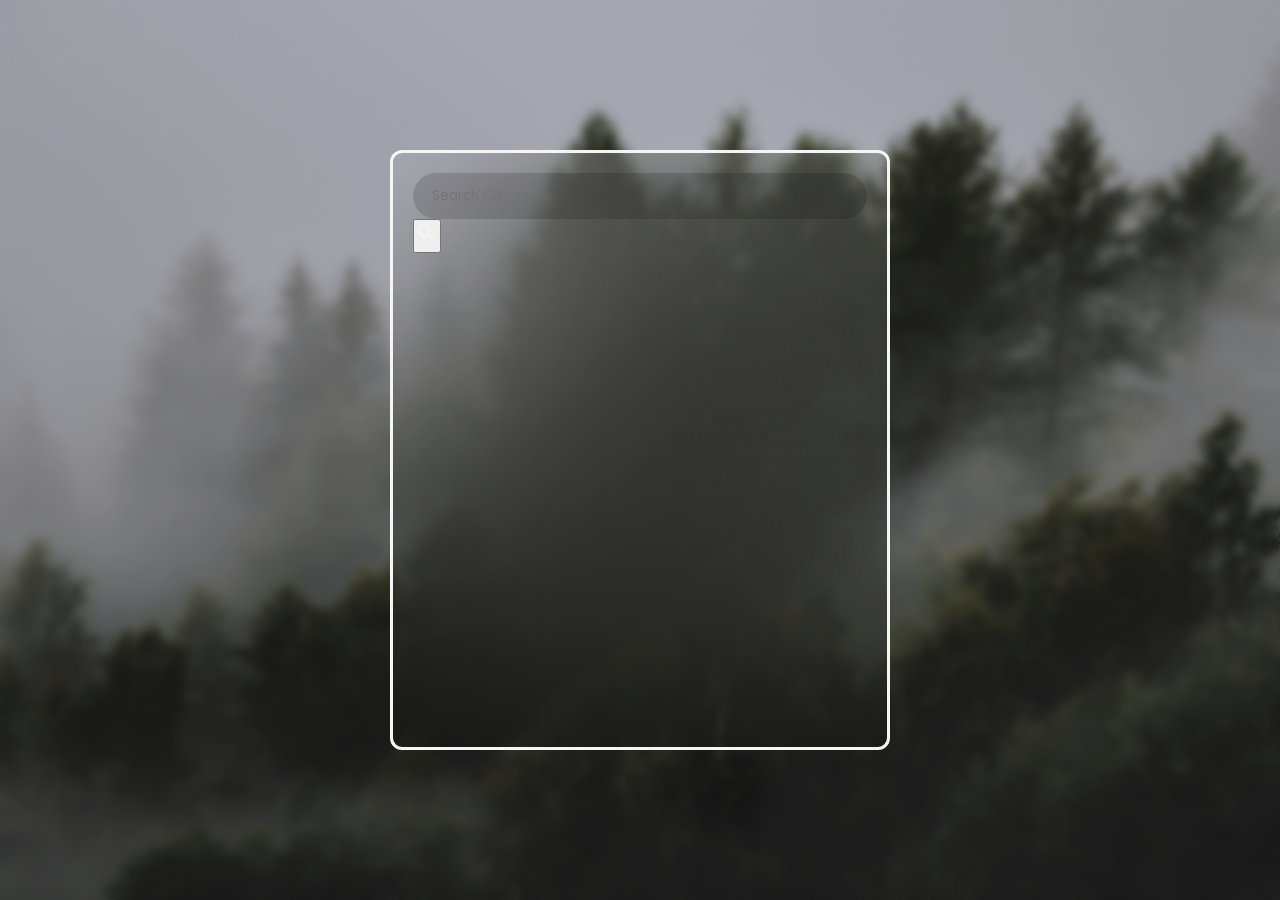
==== index.html @ def0782a "Search area and search icon add" ====
<!DOCTYPE html>
<html lang="en">

<head>
    <meta charset="UTF-8">
    <meta name="viewport" content="width=device-width, initial-scale=1.0">
    <title>Weather API</title>
    <link rel="stylesheet" href="style.css">
    <link rel="stylesheet"
        href="https://fonts.googleapis.com/css2?family=Material+Symbols+Outlined:opsz,wght,FILL,GRAD@24,400,0,0&icon_names=search" />
</head>

<body>

    <div class="main">

        <div class="input-items">
            <input class="city" placeholder="Search City" type="text">
            <button class="searchbtn">
                <span class="material-symbols-outlined">
                    search
                    </span>
            </button>
        </div>
    </div>

</body>

</html>
---- style.css ----
@import url('https://fonts.googleapis.com/css2?family=DM+Sans:ital,opsz,wght@0,9..40,100..1000;1,9..40,100..1000&family=Edu+SA+Hand:wght@400..700&family=Edu+VIC+WA+NT+Hand+Pre:wght@400..700&family=Josefin+Sans:ital,wght@0,100..700;1,100..700&family=Lora:ital,wght@0,400..700;1,400..700&family=Merienda:wght@300..900&family=Orbitron:wght@400..900&family=Oswald:wght@200..700&family=Outfit:wght@100..900&family=Poppins:ital,wght@0,100;0,200;0,300;0,400;0,500;0,600;0,700;0,800;0,900;1,100;1,200;1,300;1,400;1,500;1,600;1,700;1,800;1,900&family=Spicy+Rice&family=Ubuntu:ital,wght@0,300;0,400;0,500;0,700;1,300;1,400;1,500;1,700&display=swap');

* {
    margin: 0;
    padding: 0;
    box-sizing: border-box;
    font-family: "Poppins", sans-serif;
    color:whitesmoke;
}

body {
    background: url(assest/images/pexels-eberhardgross-1367192.jpg);
    width: 100%;
    height: 100dvh;
    background-size: cover;
    background-position: center;
    display: flex;
    align-items: center;
    justify-content: center;
    position: relative;
}

body::before {
    content: "";
    position: absolute;
    top: 0;
    left: 0;
    width: 100%;
    height: 100dvh;
    background: rgba(0, 0, 0, 0.15);
    backdrop-filter: blur(4px);
    z-index: 0; 
}

.main {
    border: solid;
    width: 500px;
    height: 600px;
    z-index: 1;
    position: relative;
    background: linear-gradient(to top, rgb(0,0,0,0.15),rgb(225,225,225,0.15));
    border-radius: 12px;
    backdrop-filter: blur(100px);
    padding: 20px;
}
.city{
    width: 100%;
    border-radius: 99px;
    padding: 10px 16px;
    border: 3px solid transparent;
    background: rgba(0, 0, 0, 0.15);
    outline: none;
}
.city input ::placeholder{
    color: rgb(225,225,225,0.75);
}
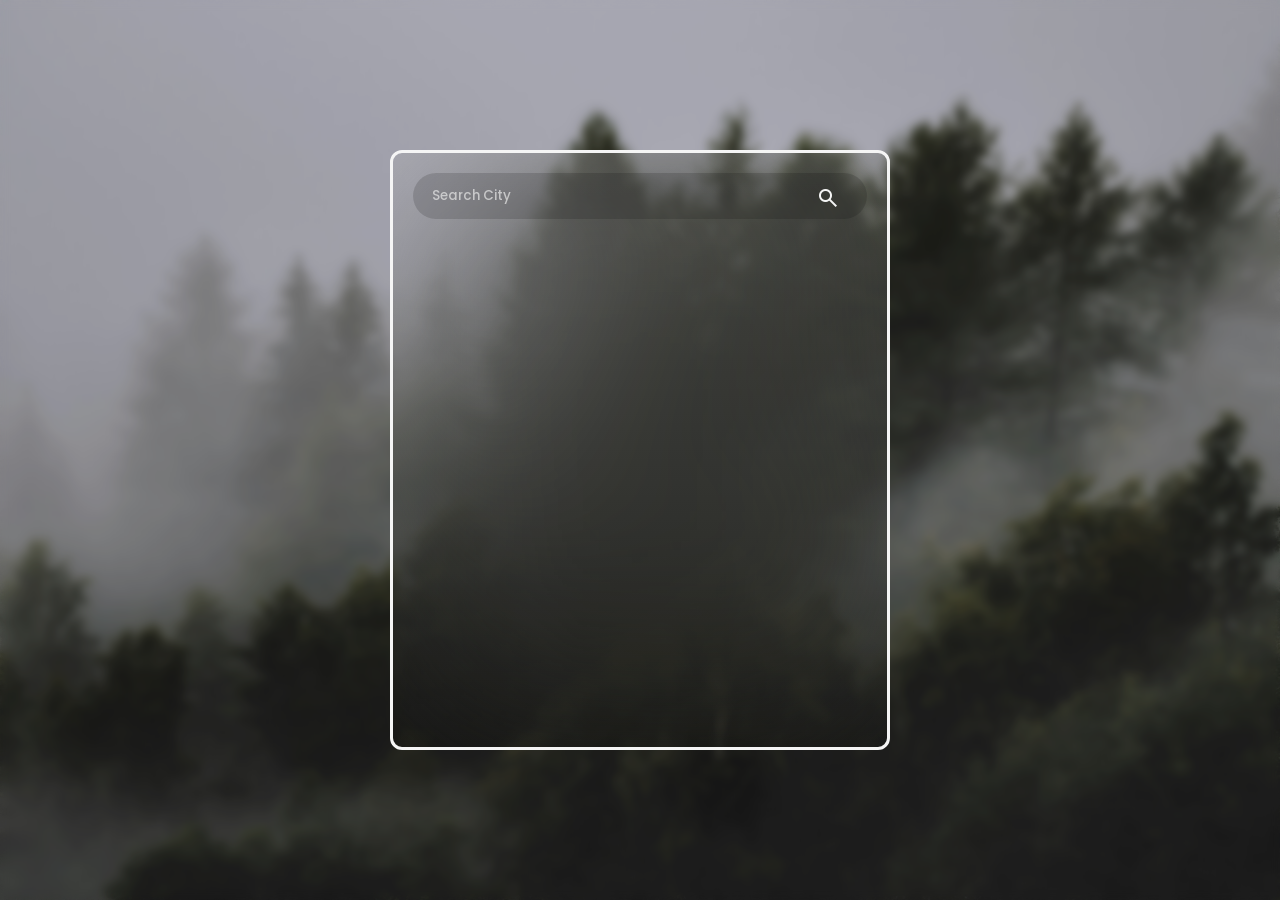
==== commit d4c4a2fd: "Search icon set the search bar" ====
--- a/index.html
+++ b/index.html
@@ -24,6 +24,16 @@
         </div>
     </div>
 
+
+    
+
+
+
+
+
+
+
+
 </body>
 
 </html>
--- a/style.css
+++ b/style.css
@@ -50,7 +50,29 @@
     border: 3px solid transparent;
     background: rgba(0, 0, 0, 0.15);
     outline: none;
+    font-weight: 500;
+    transition: 0.25s border;
+    padding-right: 80px;
 }
-.city input ::placeholder{
+
+.city:focus{
+    border: 3px solid rgb(0,0,0,0.15);
+}
+.city::placeholder{
     color: rgb(225,225,225,0.75);
+}
+.searchbtn{
+    position: absolute;
+    top: 5%;
+    left: 85%;
+    width: 30px;       
+    height: 30px;     
+    border-radius: 50%; 
+    border: none;
+    background: none;
+    display: flex;
+    align-items: center;
+    justify-content: center;
+   cursor: pointer;
+
 }
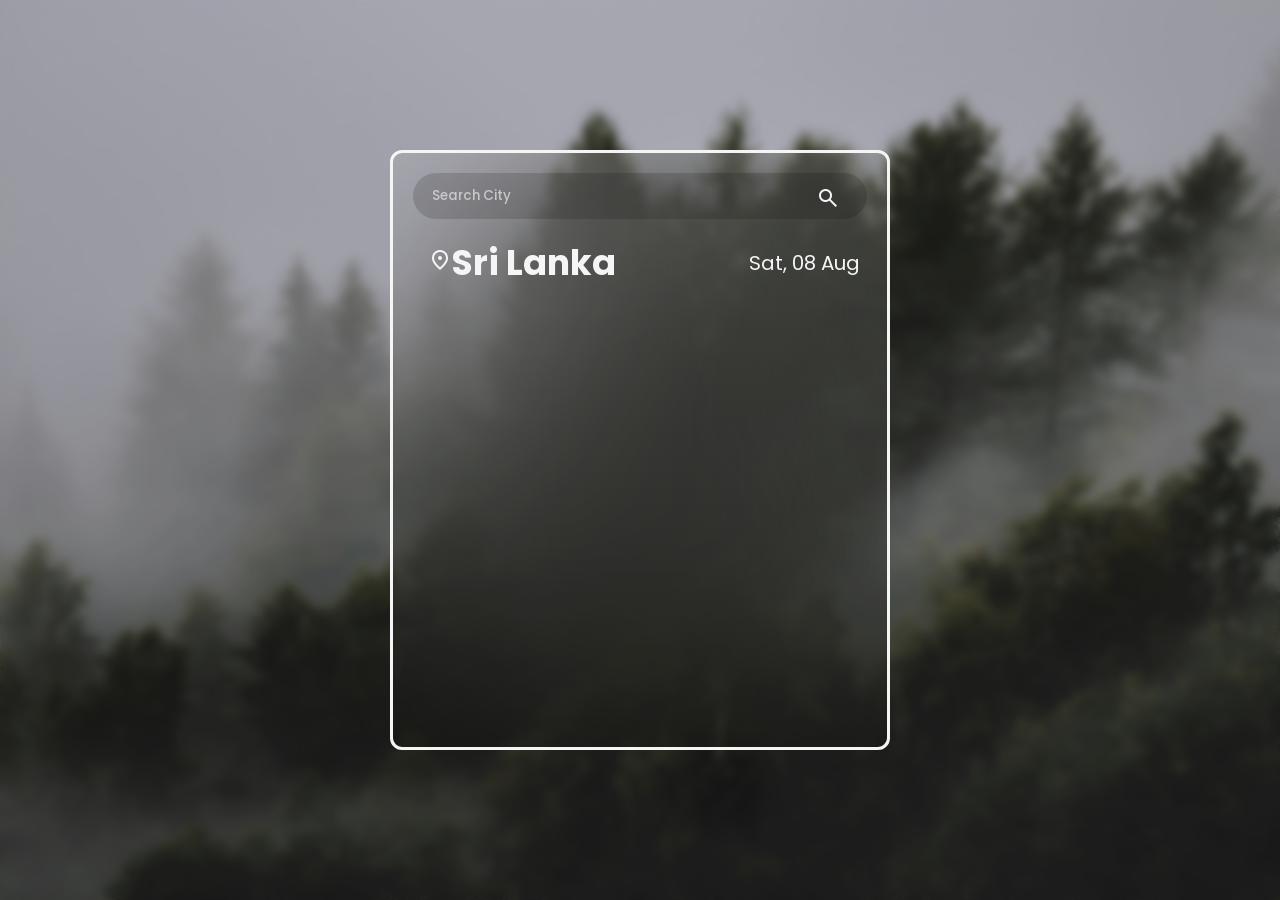
==== commit e338bbb7: "Location and time add" ====
--- a/index.html
+++ b/index.html
@@ -6,8 +6,7 @@
     <meta name="viewport" content="width=device-width, initial-scale=1.0">
     <title>Weather API</title>
     <link rel="stylesheet" href="style.css">
-    <link rel="stylesheet"
-        href="https://fonts.googleapis.com/css2?family=Material+Symbols+Outlined:opsz,wght,FILL,GRAD@24,400,0,0&icon_names=search" />
+    <link rel="stylesheet" href="https://fonts.googleapis.com/css2?family=Material+Symbols+Outlined" />
 </head>
 
 <body>
@@ -19,16 +18,27 @@
             <button class="searchbtn">
                 <span class="material-symbols-outlined">
                     search
-                    </span>
+                </span>
             </button>
         </div>
-    </div>
 
 
-    
+        <section class="weatherInfo">
+            <div class="loactionIcon">
+                <span class="material-symbols-outlined">
+                    location_on
+                </span>
+            </div>
+            <div class="loacation">
+                Sri Lanka
+            </div>
+            <div class="date">
+                Sat, 08 Aug
+            </div>
+        </section>
 
 
-
+    </div>
 
 
 
--- a/style.css
+++ b/style.css
@@ -53,6 +53,7 @@
     font-weight: 500;
     transition: 0.25s border;
     padding-right: 80px;
+    margin-bottom: 20px;
 }
 
 .city:focus{
@@ -75,4 +76,22 @@
     justify-content: center;
    cursor: pointer;
 
-}+}
+.loactionIcon{
+    position: absolute;
+    top: 16%;
+    left: 7%;  
+}
+.loacation{
+    position: absolute;
+    top: 14%;
+    left: 12%;
+    font-size: 35px;
+    font-weight: bold;
+}
+.date{
+    position: absolute;
+    top: 16%;
+    left: 72%;
+    font-size: 20px;
+}
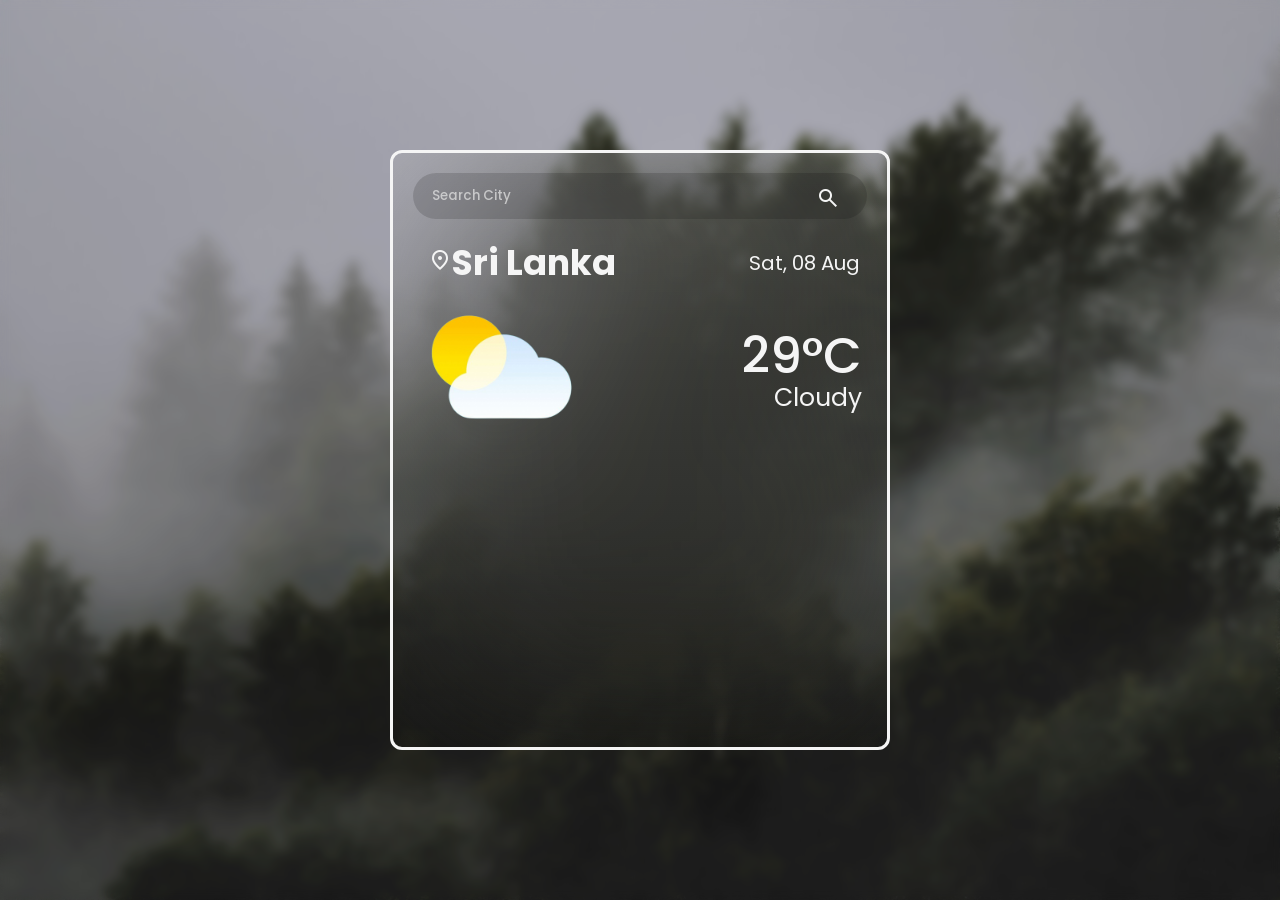
==== commit b57cea69: "Add weather icon and tempreture" ====
--- a/index.html
+++ b/index.html
@@ -35,6 +35,15 @@
             <div class="date">
                 Sat, 08 Aug
             </div>
+            <div class="weatherIcon">
+               <img src="assest/images/Weather-removebg-preview.png" alt="pic">
+            </div>
+            <div class="temp">
+                    29°C
+            </div>
+            <div class="tempText">
+                Cloudy
+        </div>
         </section>
 
 
--- a/style.css
+++ b/style.css
@@ -5,7 +5,7 @@
     padding: 0;
     box-sizing: border-box;
     font-family: "Poppins", sans-serif;
-    color:whitesmoke;
+    color: whitesmoke;
 }
 
 body {
@@ -29,7 +29,7 @@
     height: 100dvh;
     background: rgba(0, 0, 0, 0.15);
     backdrop-filter: blur(4px);
-    z-index: 0; 
+    z-index: 0;
 }
 
 .main {
@@ -38,12 +38,13 @@
     height: 600px;
     z-index: 1;
     position: relative;
-    background: linear-gradient(to top, rgb(0,0,0,0.15),rgb(225,225,225,0.15));
+    background: linear-gradient(to top, rgb(0, 0, 0, 0.15), rgb(225, 225, 225, 0.15));
     border-radius: 12px;
     backdrop-filter: blur(100px);
     padding: 20px;
 }
-.city{
+
+.city {
     width: 100%;
     border-radius: 99px;
     padding: 10px 16px;
@@ -56,42 +57,73 @@
     margin-bottom: 20px;
 }
 
-.city:focus{
-    border: 3px solid rgb(0,0,0,0.15);
+.city:focus {
+    border: 3px solid rgb(0, 0, 0, 0.15);
 }
-.city::placeholder{
-    color: rgb(225,225,225,0.75);
+
+.city::placeholder {
+    color: rgb(225, 225, 225, 0.75);
 }
-.searchbtn{
+
+.searchbtn {
     position: absolute;
     top: 5%;
     left: 85%;
-    width: 30px;       
-    height: 30px;     
-    border-radius: 50%; 
+    width: 30px;
+    height: 30px;
+    border-radius: 50%;
     border: none;
     background: none;
     display: flex;
     align-items: center;
     justify-content: center;
-   cursor: pointer;
+    cursor: pointer;
 
 }
-.loactionIcon{
+
+.loactionIcon {
     position: absolute;
     top: 16%;
-    left: 7%;  
+    left: 7%;
 }
-.loacation{
+
+.loacation {
     position: absolute;
     top: 14%;
     left: 12%;
     font-size: 35px;
     font-weight: bold;
 }
-.date{
+
+.date {
     position: absolute;
     top: 16%;
     left: 72%;
     font-size: 20px;
 }
+
+.weatherIcon {
+    position: absolute;
+    top: 20%;
+    left: 2%;
+}
+
+.weatherIcon img {
+    width: 200px;
+    height: 200px;
+}
+
+.temp {
+    position: absolute;
+    top: 28%;
+    right: 5%;
+    font-size: 50px;
+    font-weight: 500;
+}
+
+.tempText {
+    position: absolute;
+    top: 38%;
+    right: 5%;
+    font-size: 25px;
+}
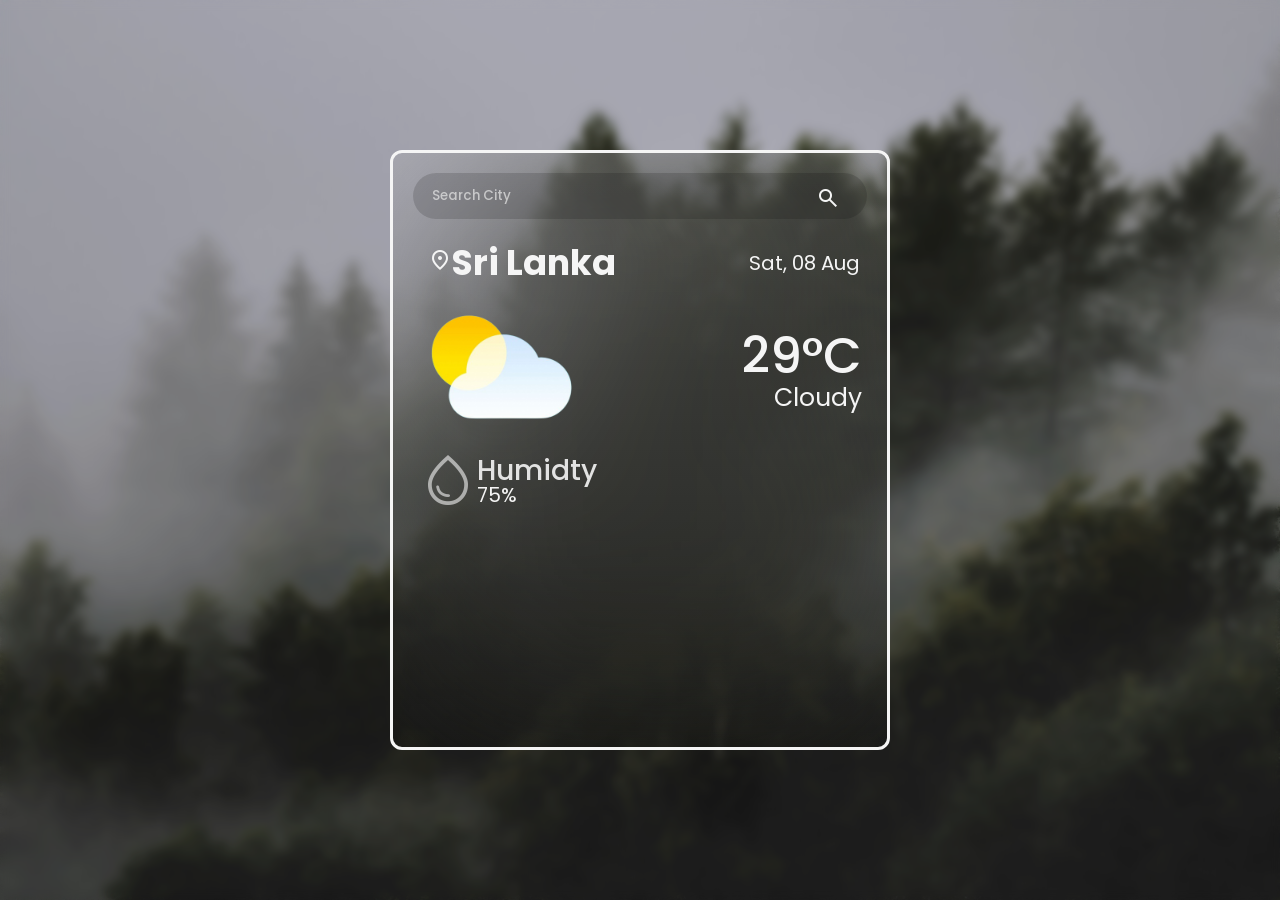
==== commit ecacd9bb: "Humidity icon add and details" ====
--- a/index.html
+++ b/index.html
@@ -36,14 +36,25 @@
                 Sat, 08 Aug
             </div>
             <div class="weatherIcon">
-               <img src="assest/images/Weather-removebg-preview.png" alt="pic">
+                <img src="assest/images/Weather-removebg-preview.png" alt="pic">
             </div>
             <div class="temp">
-                    29°C
+                29°C
             </div>
             <div class="tempText">
                 Cloudy
-        </div>
+            </div>
+            <div class="humiIcon">
+                <span class="material-symbols-outlined">
+                    water_drop
+                </span>
+            </div>
+            <div class="humiText1">
+                Humidty
+            </div>
+            <div class="humiText2">
+                75%
+            </div>
         </section>
 
 
--- a/style.css
+++ b/style.css
@@ -126,4 +126,33 @@
     top: 38%;
     right: 5%;
     font-size: 25px;
+}
+
+.humiIcon {
+    position: absolute;
+    top: 50%;
+    left: 5%;
+}
+
+.humiIcon .material-symbols-outlined {
+    font-size: 60px;  
+    opacity: 60%;
+    width: auto;      
+    height: auto;
+}
+
+.humiText1{
+    position: absolute;
+    top: 50%;
+    left: 17%;
+    font-size: 28px;
+    font-weight: 500;
+    opacity: 90%;
+}
+
+.humiText2{
+    position: absolute;
+    top: 55%;
+    left: 17%;
+    font-size: 20px;
 }
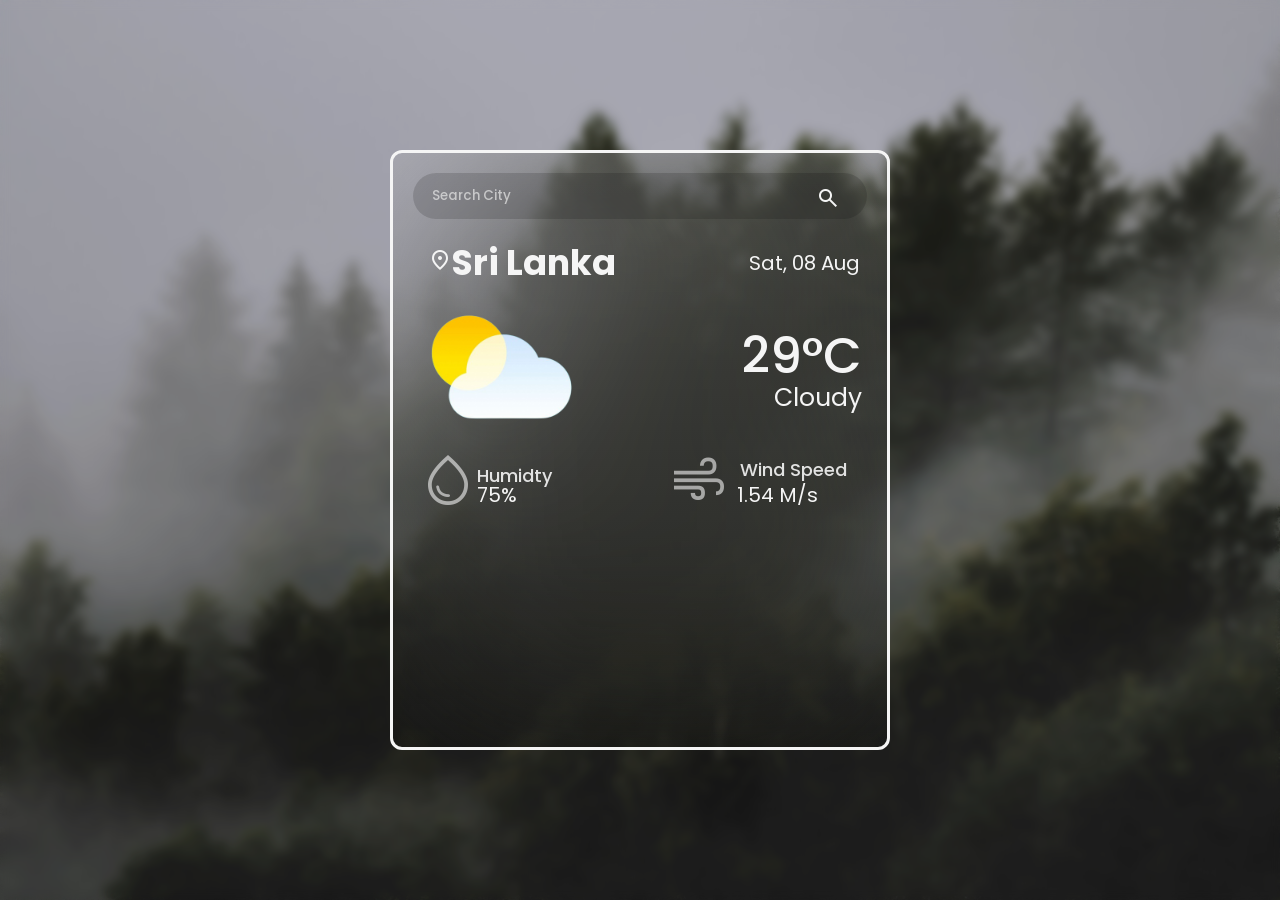
==== commit a59e7ba4: "Add wind speed icon and details" ====
--- a/index.html
+++ b/index.html
@@ -55,11 +55,21 @@
             <div class="humiText2">
                 75%
             </div>
-        </section>
+            <div class="windIcon">
+                <span class="material-symbols-outlined">
+                    air
+                </span>
+            </div>
+            <div class="windText1">
+                Wind Speed
+            </div>
+            <div class="windText2">
+                1.54 M/s
+            </div>
 
 
+        </section>
     </div>
-
 
 
 
--- a/style.css
+++ b/style.css
@@ -143,9 +143,9 @@
 
 .humiText1{
     position: absolute;
-    top: 50%;
+    top: 52%;
     left: 17%;
-    font-size: 28px;
+    font-size: 18px;
     font-weight: 500;
     opacity: 90%;
 }
@@ -155,4 +155,33 @@
     top: 55%;
     left: 17%;
     font-size: 20px;
-}+}
+
+.windIcon {
+    position: absolute;
+    top: 50%;
+    right:32%;
+}
+
+.windIcon .material-symbols-outlined {
+    font-size: 60px;  
+    opacity: 60%;
+    width: auto;      
+    height: auto;
+}
+
+.windText1{
+    position: absolute;
+    top: 51%;
+    right: 8%;
+    font-size: 18px;
+    font-weight: 500;
+    opacity: 90%;
+}
+
+.windText2{
+    position: absolute;
+    top: 55%;
+    right: 14%;
+    font-size: 20px;
+}
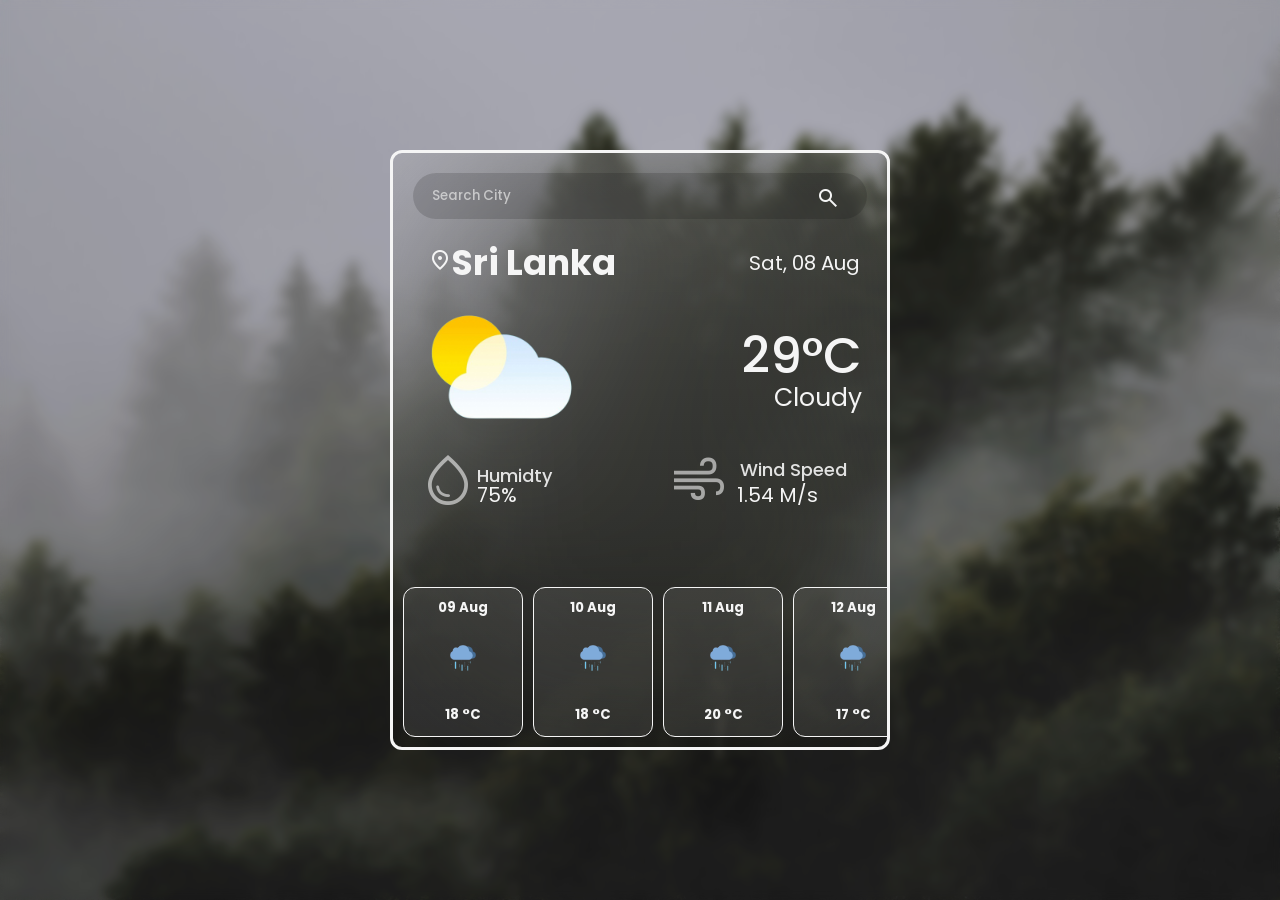
==== commit eeeb5674: "Added 7 boxes for the weather for the next seven days" ====
--- a/index.html
+++ b/index.html
@@ -68,12 +68,46 @@
             </div>
 
 
+            <div class="forecastItemsPack">
+
+                <div class="forecastItem">
+                    <h5 class="forcastDate">09 Aug</h5>
+                    <img src="assest/images/Unknown-23_copy-removebg-preview.png" alt="pic">
+                    <h5 class="forcastTemp"> 18 °C</h5>
+                </div>
+                <div class="forecastItem">
+                    <h5 class="forcastDate">10 Aug</h5>
+                    <img src="assest/images/Unknown-23_copy-removebg-preview.png" alt="pic">
+                    <h5 class="forcastTemp"> 18 °C</h5>
+                </div>
+                <div class="forecastItem">
+                    <h5 class="forcastDate">11 Aug</h5>
+                    <img src="assest/images/Unknown-23_copy-removebg-preview.png" alt="pic">
+                    <h5 class="forcastTemp"> 20 °C</h5>
+                </div>
+                <div class="forecastItem">
+                    <h5 class="forcastDate">12 Aug</h5>
+                    <img src="assest/images/Unknown-23_copy-removebg-preview.png" alt="pic">
+                    <h5 class="forcastTemp"> 17 °C</h5>
+                </div>
+                <div class="forecastItem">
+                    <h5 class="forcastDate">13 Aug</h5>
+                    <img src="assest/images/Unknown-23_copy-removebg-preview.png" alt="pic">
+                    <h5 class="forcastTemp"> 19 °C</h5>
+                </div>
+                <div class="forecastItem">
+                    <h5 class="forcastDate">14 Aug</h5>
+                    <img src="assest/images/Unknown-23_copy-removebg-preview.png" alt="pic">
+                    <h5 class="forcastTemp"> 18 °C</h5>
+                </div>
+                <div class="forecastItem">
+                    <h5 class="forcastDate">15 Aug</h5>
+                    <img src="assest/images/Unknown-23_copy-removebg-preview.png" alt="pic">
+                    <h5 class="forcastTemp"> 20 °C</h5>
+                </div>
+            </div>
         </section>
     </div>
-
-
-
-
 </body>
 
 </html>
--- a/style.css
+++ b/style.css
@@ -127,7 +127,9 @@
     right: 5%;
     font-size: 25px;
 }
-
+.humibox{
+    display: flexbox;
+}
 .humiIcon {
     position: absolute;
     top: 50%;
@@ -135,13 +137,13 @@
 }
 
 .humiIcon .material-symbols-outlined {
-    font-size: 60px;  
+    font-size: 60px;
     opacity: 60%;
-    width: auto;      
+    width: auto;
     height: auto;
 }
 
-.humiText1{
+.humiText1 {
     position: absolute;
     top: 52%;
     left: 17%;
@@ -150,7 +152,7 @@
     opacity: 90%;
 }
 
-.humiText2{
+.humiText2 {
     position: absolute;
     top: 55%;
     left: 17%;
@@ -160,17 +162,17 @@
 .windIcon {
     position: absolute;
     top: 50%;
-    right:32%;
+    right: 32%;
 }
 
 .windIcon .material-symbols-outlined {
-    font-size: 60px;  
+    font-size: 60px;
     opacity: 60%;
-    width: auto;      
+    width: auto;
     height: auto;
 }
 
-.windText1{
+.windText1 {
     position: absolute;
     top: 51%;
     right: 8%;
@@ -179,9 +181,43 @@
     opacity: 90%;
 }
 
-.windText2{
+.windText2 {
     position: absolute;
     top: 55%;
     right: 14%;
     font-size: 20px;
 }
+
+.forecastItemsPack {
+    display: flex;
+    flex-wrap: nowrap;
+    overflow-x: auto;
+    gap: 10px;
+    padding: 10px;
+    position: absolute;
+    bottom: 0;     
+    left: 0;
+    right: 0;
+    scrollbar-width: none; 
+}
+
+.forecastItem {
+    border: 1px solid;
+    background: rgba(225, 225, 225, 0.1); 
+    min-width: 120px;  
+    min-height: 150px;  
+    text-align: center;
+    flex-shrink: 0;     
+    font-size: 16px;   
+    padding: 10px; 
+    border-radius: 12px; 
+}
+
+.forecastItem:hover{
+    transition: all;
+}
+
+.forecastItem img {
+    width: 80px;
+    height: 80px;
+}
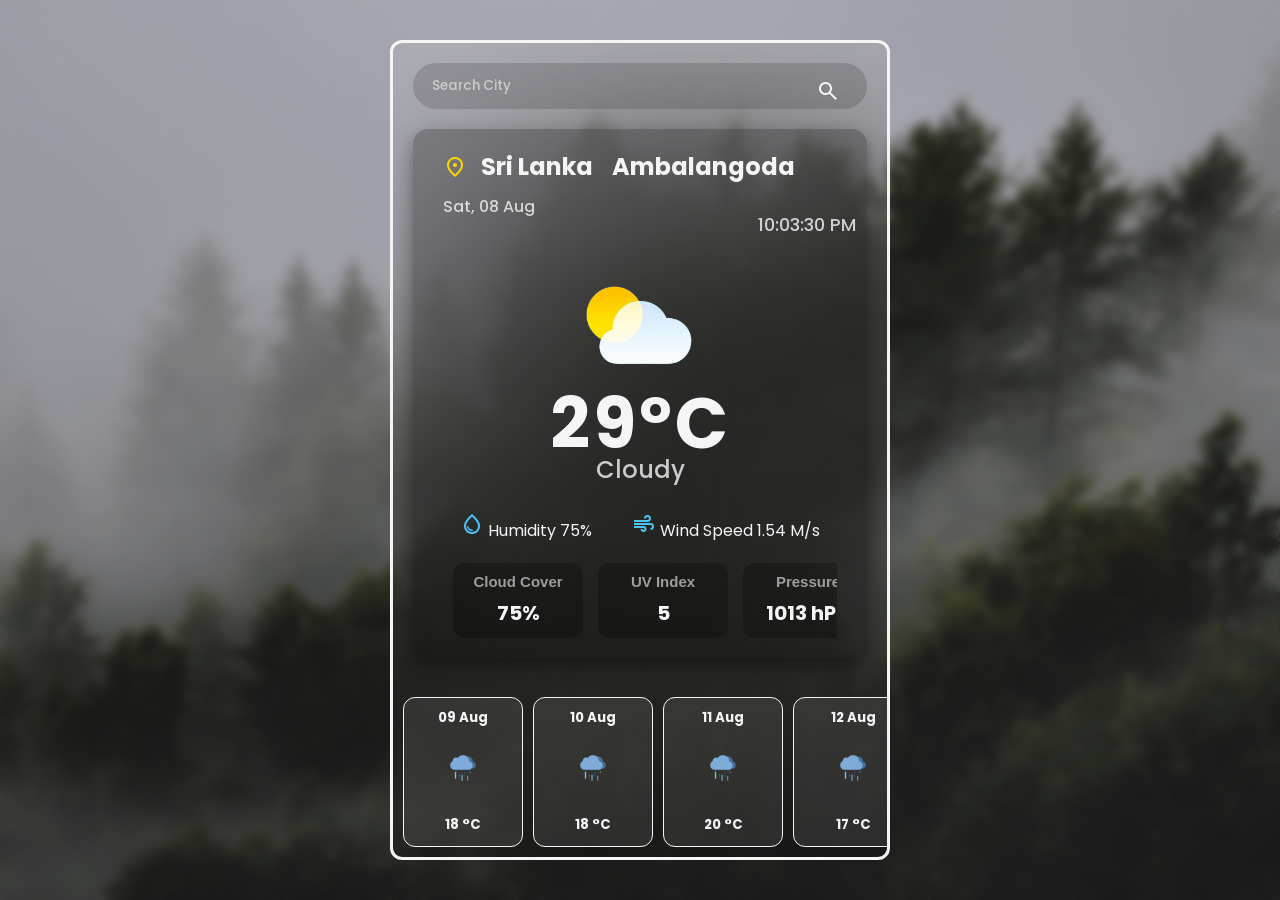
==== commit 3b194202: "Add Live time" ====
--- a/index.html
+++ b/index.html
@@ -24,49 +24,58 @@
 
 
         <section class="weatherInfo">
-            <div class="loactionIcon">
-                <span class="material-symbols-outlined">
-                    location_on
-                </span>
+            <div class="wrapper">
+                <span class="material-symbols-outlined loactionIcon">location_on</span>
+                <span class="loacation">Sri Lanka </span>
+                <span class="loacationCity">Ambalangoda</span>
+                <div class="date">Sat, 08 Aug</div>
+                <div class="Time" id="localTime">12:00 PM</div>
+              </div>
+            <div class="weatherIcon">
+                <img src="assest/images/Weather-removebg-preview.png" alt="Weather Icon">
             </div>
-            <div class="loacation">
-                Sri Lanka
+        
+            <div class="temp">29°C</div>
+            <div class="tempText">Cloudy</div>
+        
+            <div class="humidityWindContainer">
+                <div class="humidity">
+                    <span class="material-symbols-outlined humiIcon">water_drop</span>
+                    <span class="humiText1">Humidity</span>
+                    <span class="humiText2">75%</span>
+                </div>
+                <div class="wind">
+                    <span class="material-symbols-outlined windIcon">air</span>
+                    <span class="windText1">Wind Speed</span>
+                    <span class="windText2">1.54 M/s</span>
+                </div>
             </div>
-            <div class="date">
-                Sat, 08 Aug
-            </div>
-            <div class="weatherIcon">
-                <img src="assest/images/Weather-removebg-preview.png" alt="pic">
-            </div>
-            <div class="temp">
-                29°C
-            </div>
-            <div class="tempText">
-                Cloudy
-            </div>
-            <div class="humiIcon">
-                <span class="material-symbols-outlined">
-                    water_drop
-                </span>
-            </div>
-            <div class="humiText1">
-                Humidty
-            </div>
-            <div class="humiText2">
-                75%
-            </div>
-            <div class="windIcon">
-                <span class="material-symbols-outlined">
-                    air
-                </span>
-            </div>
-            <div class="windText1">
-                Wind Speed
-            </div>
-            <div class="windText2">
-                1.54 M/s
-            </div>
-
+            
+           <div class="infoContainer"> 
+                <div class="infoItem" id="cloudCover">
+                  <span class="infoLabel">Cloud Cover</span>
+                  <span class="infoValue">75%</span>
+                </div>
+              
+                <div class="infoItem" id="uvIndex">
+                  <span class="infoLabel">UV Index</span>
+                  <span class="infoValue">5</span>
+                </div>
+              
+                <div class="infoItem" id="pressure">
+                  <span class="infoLabel">Pressure</span>
+                  <span class="infoValue">1013 hPa</span>
+                </div>
+              
+                <div class="infoItem" id="visibility">
+                  <span class="infoLabel">Visibility</span>
+                  <span class="infoValue">10 km</span>
+                </div>
+              </div> 
+               
+            
+        </section>
+        
 
             <div class="forecastItemsPack">
 
@@ -108,6 +117,7 @@
             </div>
         </section>
     </div>
+    <script src="home.js"></script>
 </body>
 
 </html>
--- a/style.css
+++ b/style.css
@@ -18,13 +18,13 @@
     align-items: center;
     justify-content: center;
     position: relative;
+    overflow-y: auto;
 }
 
 body::before {
     content: "";
     position: absolute;
-    top: 0;
-    left: 0;
+    top: 0; left: 0;
     width: 100%;
     height: 100dvh;
     background: rgba(0, 0, 0, 0.15);
@@ -33,191 +33,346 @@
 }
 
 .main {
+    position: relative;
+    width: 500px;
+    height: 820px;
+    padding: 20px;
     border: solid;
-    width: 500px;
-    height: 600px;
+    border-radius: 12px;
+    background: linear-gradient(to top, rgba(0, 0, 0, 0.15), rgba(225, 225, 225, 0.15));
+    backdrop-filter: blur(100px);
     z-index: 1;
-    position: relative;
-    background: linear-gradient(to top, rgb(0, 0, 0, 0.15), rgb(225, 225, 225, 0.15));
-    border-radius: 12px;
-    backdrop-filter: blur(100px);
-    padding: 20px;
 }
 
 .city {
     width: 100%;
+    padding: 10px 16px 10px 16px;
+    padding-right: 80px; 
+    margin-bottom: 20px;
     border-radius: 99px;
-    padding: 10px 16px;
     border: 3px solid transparent;
     background: rgba(0, 0, 0, 0.15);
     outline: none;
     font-weight: 500;
-    transition: 0.25s border;
-    padding-right: 80px;
-    margin-bottom: 20px;
+    transition: border 0.25s ease;
 }
 
 .city:focus {
-    border: 3px solid rgb(0, 0, 0, 0.15);
+    border: 3px solid rgba(0, 0, 0, 0.15);
 }
 
 .city::placeholder {
-    color: rgb(225, 225, 225, 0.75);
+    color: rgba(225, 225, 225, 0.75);
 }
 
 .searchbtn {
     position: absolute;
-    top: 5%;
+    top: 4%;
     left: 85%;
     width: 30px;
     height: 30px;
     border-radius: 50%;
     border: none;
     background: none;
+    cursor: pointer;
+
     display: flex;
     align-items: center;
     justify-content: center;
-    cursor: pointer;
-
+}
+
+.weatherInfo {
+    position: relative;
+    max-width: 500px;
+    margin: 0 auto;
+    background: rgba(0, 0, 0, 0.25);
+    border-radius: 15px;
+    padding: 20px 30px;
+    color: whitesmoke;
+    font-family: 'Poppins', sans-serif;
+    box-shadow: 0 8px 20px rgba(0, 0, 0, 0.4);
 }
 
 .loactionIcon {
-    position: absolute;
-    top: 16%;
-    left: 7%;
-}
-
-.loacation {
-    position: absolute;
-    top: 14%;
-    left: 12%;
-    font-size: 35px;
-    font-weight: bold;
+    font-size: 28px;
+    color: #ffd700;
+    vertical-align: middle;
+    display: inline-block;
+    margin-right: 10px;
+}
+
+.loacation,
+.loacationCity {
+    display: inline-block;
+    font-weight: 700;
+    font-size: 24px;
+    vertical-align: middle;
+    margin-right: 15px;
 }
 
 .date {
-    position: absolute;
-    top: 16%;
-    left: 72%;
+    margin-top: 10px;
+    font-size: 16px;
+    font-weight: 500;
+    opacity: 0.8;
+}
+
+.Time {
+    position: relative;
+    bottom: 8px;
+    left: 80%;
+    font-size: 18px;
+    font-weight: 500;
+    opacity: 0.8;
+}
+
+.weatherIcon {
+    margin-top: 8px;
+    text-align: center;
+}
+
+.weatherIcon img {
+    width: 150px;
+    height: 150px;
+    object-fit: contain;
+}
+
+.temp {
+    text-align: center;
+    font-size: 70px;
+    font-weight: 700;
+    letter-spacing: 3px;
+    position: relative;
+    margin-top: -40px;
+}
+
+.tempText {
+    text-align: center;
+    font-size: 24px;
+    font-weight: 500;
+    opacity: 0.8;
+    margin-top: -25px;
+}
+
+.humidityWindContainer {
+    display: flex;
+    justify-content: center;
+    align-items: center;
+    gap: 40px;
+    margin-top: 25px;
+    flex-wrap: wrap;
+}
+
+.infoBox {
+    display: flex;
+    align-items: center;
+    gap: 10px;
+    background: rgba(0, 0, 0, 0.2);
+    padding: 12px 20px;
+    border-radius: 10px;
+    box-shadow: 0 0 10px rgba(0, 0, 0, 0.3);
+    color: whitesmoke;
+    min-width: 160px;
+}
+
+.humiIcon,
+.windIcon {
+    font-size: 40px;
+    color: #4fc3f7;
+}
+
+.infoText .label {
+    font-weight: 600;
+    font-size: 16px;
+    opacity: 0.9;
+}
+
+.infoText .value {
+    font-weight: 700;
+    font-size: 18px;
+}
+
+.infoContainer {
+    display: flex;
+    justify-content: space-around;
+    gap: 15px;
+    margin-top: 20px;
+    padding: 0 10px;
+    scrollbar-width: none;
+    overflow-x: auto;  
+} 
+
+.infoItem {
+    background: rgba(0, 0, 0, 0.25);
+    padding: 10px 15px;
+    border-radius: 12px;
+    min-width: 130px;
+    text-align: center;
+    color: whitesmoke;
+    transition: transform 0.3s ease;
+}
+
+.infoItem:hover {
+    transform: scale(1.1);
+    background: rgba(225, 225, 225, 0.2);
+}
+
+.infoLabel {
+    font-weight: 600;
+    font-size: 15px;
+    margin-bottom: 8px;
+    opacity: 60%;
+    display: block;
+}
+
+.infoValue {
     font-size: 20px;
-}
-
-.weatherIcon {
-    position: absolute;
-    top: 20%;
-    left: 2%;
-}
-
-.weatherIcon img {
-    width: 200px;
-    height: 200px;
-}
-
-.temp {
-    position: absolute;
-    top: 28%;
-    right: 5%;
-    font-size: 50px;
-    font-weight: 500;
-}
-
-.tempText {
-    position: absolute;
-    top: 38%;
-    right: 5%;
-    font-size: 25px;
-}
-.humibox{
-    display: flexbox;
-}
-.humiIcon {
-    position: absolute;
-    top: 50%;
-    left: 5%;
-}
-
-.humiIcon .material-symbols-outlined {
-    font-size: 60px;
-    opacity: 60%;
-    width: auto;
-    height: auto;
-}
-
-.humiText1 {
-    position: absolute;
-    top: 52%;
-    left: 17%;
-    font-size: 18px;
-    font-weight: 500;
-    opacity: 90%;
-}
-
-.humiText2 {
-    position: absolute;
-    top: 55%;
-    left: 17%;
-    font-size: 20px;
-}
-
-.windIcon {
-    position: absolute;
-    top: 50%;
-    right: 32%;
-}
-
-.windIcon .material-symbols-outlined {
-    font-size: 60px;
-    opacity: 60%;
-    width: auto;
-    height: auto;
-}
-
-.windText1 {
-    position: absolute;
-    top: 51%;
-    right: 8%;
-    font-size: 18px;
-    font-weight: 500;
-    opacity: 90%;
-}
-
-.windText2 {
-    position: absolute;
-    top: 55%;
-    right: 14%;
-    font-size: 20px;
+    font-weight: 700;
 }
 
 .forecastItemsPack {
+    position: absolute;
+    bottom: 0; left: 0; right: 0;
     display: flex;
     flex-wrap: nowrap;
     overflow-x: auto;
     gap: 10px;
     padding: 10px;
-    position: absolute;
-    bottom: 0;     
-    left: 0;
-    right: 0;
-    scrollbar-width: none; 
+    scrollbar-width: none;
 }
 
 .forecastItem {
     border: 1px solid;
-    background: rgba(225, 225, 225, 0.1); 
-    min-width: 120px;  
-    min-height: 150px;  
-    text-align: center;
-    flex-shrink: 0;     
-    font-size: 16px;   
-    padding: 10px; 
-    border-radius: 12px; 
-}
-
-.forecastItem:hover{
-    transition: all;
+    background: rgba(225, 225, 225, 0.1);
+    min-width: 120px;
+    min-height: 150px;
+    text-align: center;
+    flex-shrink: 0;
+    font-size: 16px;
+    padding: 10px;
+    border-radius: 12px;
+    transition: all 0.3s ease-in-out;
+}
+
+.forecastItem:hover {
+    transform: scale(1.1);
+    background: rgba(225, 225, 225, 0.2);
 }
 
 .forecastItem img {
     width: 80px;
     height: 80px;
-}+}
+
+.text1, .text2, .text3, .text4 {
+    position: absolute;
+    font-weight: 500;
+}
+
+.text1 {
+    top: 20%;
+    left: 27%;
+    font-size: 100px;
+}
+
+.text2 {
+    top: 20%;
+    left: 60%;
+    font-size: 100px;
+}
+
+.text3 {
+    top: 40%;
+    left: 8%;
+    font-size: 70px;
+    letter-spacing: 8px;
+}
+
+.text4 {
+    top: 55%;
+    left: 18%;
+    font-size: 40px;
+    opacity: 60%;
+}
+
+.imageWorld img {
+    position: absolute;
+    top: 24%;
+    left: 40%;
+    width: 100px;
+    height: 100px;
+    transition: transform 0.3s ease;
+}
+
+.imageWorld img:hover {
+    transform: scale(1.1);
+}
+
+.btn button {
+    position: absolute;
+    top: 90%;
+    left: 42%;
+    padding: 10px 20px;
+    font-size: 1rem;
+    border: none;
+    font-weight: bold;
+    border-radius: 8px;
+    background-color: #007BFF;
+    color: white;
+    cursor: pointer;
+    transition: background-color 0.3s ease;
+}
+
+.btn button:hover {
+    background-color: #0056b3;
+}
+
+
+@media screen and (max-width: 480px) {
+    .temp {
+        font-size: 50px;
+        margin-top: -5px;
+    }
+
+    .tempText {
+        font-size: 18px;
+        margin-top: 0;
+    }
+
+    .weatherIcon img {
+        width: 120px;
+        height: 120px;
+    }
+
+    .loacation,
+    .loacationCity {
+        font-size: 18px;
+    }
+
+    .humiIcon,
+    .windIcon {
+        font-size: 30px;
+    }
+
+    .humiText1,
+    .windText1,
+    .humiText2,
+    .windText2 {
+        font-size: 14px;
+    }
+
+    .infoItem {
+        min-width: 120px;
+        padding: 10px 15px;
+        font-size: 14px;
+    }
+
+    .infoLabel {
+        font-size: 14px;
+    }
+
+    .infoValue {
+        font-size: 18px;
+    }
+    
+}
